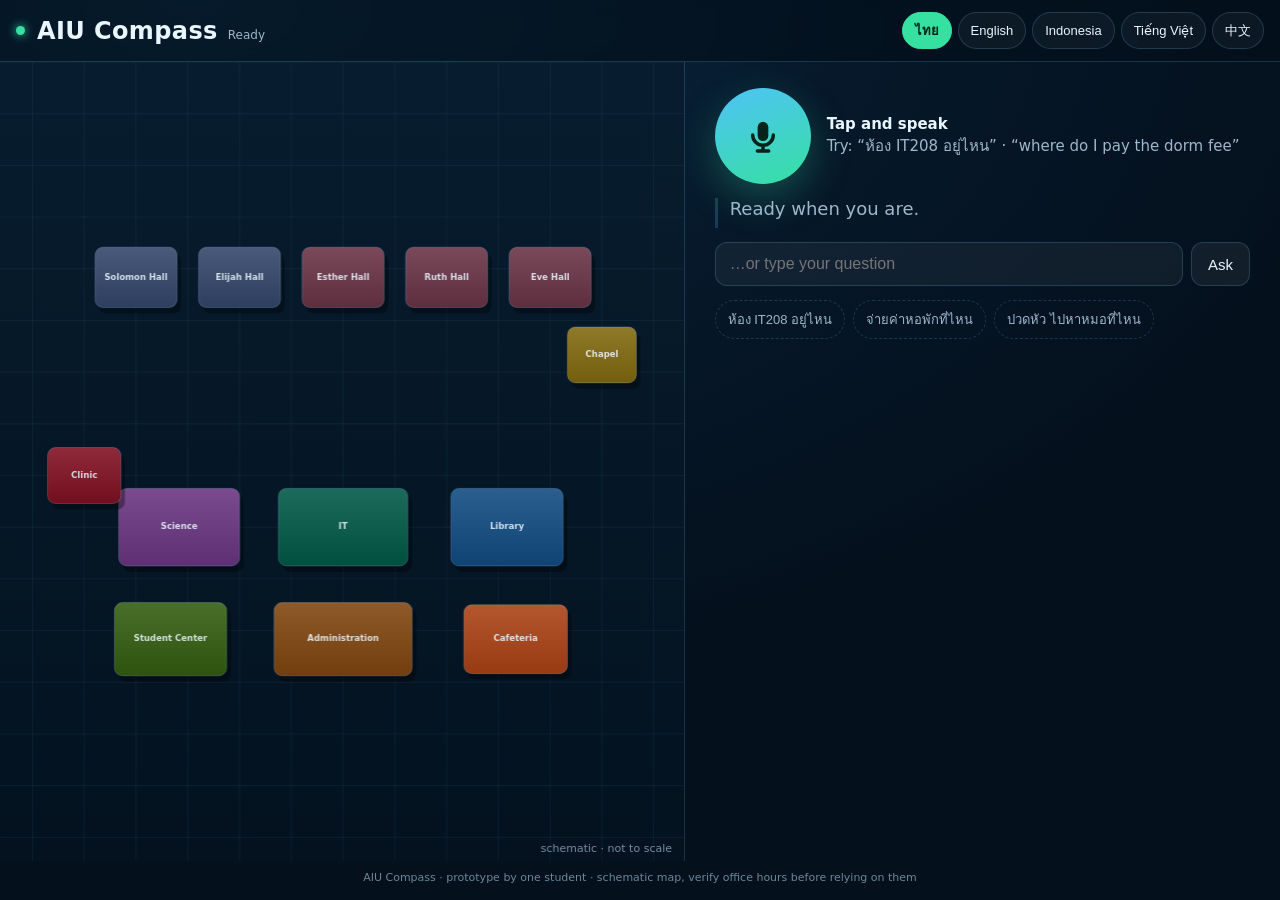
==== index.html @ a5f8ee35 "AIU Compass contest build" ====
<!doctype html>
<html lang="en">
<head>
<meta charset="utf-8" />
<meta name="viewport" content="width=device-width, initial-scale=1, viewport-fit=cover" />
<meta name="theme-color" content="#06182a" />
<title>AIU Compass — multilingual campus concierge</title>
<link rel="stylesheet" href="styles.css" />
<link rel="manifest" href="manifest.webmanifest" />
</head>
<body>

<header>
  <div class="dot" id="dot"></div>
  <div class="brand"><b>AIU Compass</b><span id="status">Loading…</span></div>
  <div class="chips" id="chips"></div>
</header>

<main>
  <section id="stage">
    <canvas id="map" aria-label="Schematic campus map"></canvas>
    <div class="offlineBar" id="offlineBar">Offline pack · cached answers only</div>
  </section>

  <section id="panel">
    <div class="micRow">
      <button class="mic" id="mic" aria-label="Tap to speak">
        <svg viewBox="0 0 24 24" width="40" height="40" aria-hidden="true" fill="none" stroke="#04231a" stroke-width="2.1" stroke-linecap="round">
          <path d="M12 3.5a3.2 3.2 0 0 1 3.2 3.2v5.1a3.2 3.2 0 1 1-6.4 0V6.7A3.2 3.2 0 0 1 12 3.5Z" fill="#04231a" stroke="none"/>
          <path d="M5.8 11.4a6.2 6.2 0 0 0 12.4 0M12 17.6V21M8.6 21h6.8"/>
        </svg>
      </button>
      <div class="hint">
        <b>Tap and speak</b><br />
        Try: “ห้อง IT208 อยู่ไหน” · “where do I pay the dorm fee”
      </div>
    </div>

    <div class="transcript" id="transcript">Ready when you are.</div>

    <div class="typed">
      <input id="typedInput" type="text" inputmode="text" autocomplete="off"
             placeholder="…or type your question" />
      <button id="askBtn" type="button">Ask</button>
    </div>

    <div class="suggestions" id="suggestions"></div>

    <div class="answer" id="answer">
      <div class="lang" id="answerLang">Answer</div>
      <div class="main" id="answerMain"></div>
      <div class="secondary" id="answerSecondary"></div>
      <div class="note" id="answerNote"></div>
      <div class="actions">
        <button class="showMe" id="showMe" type="button">Show me on the map</button>
        <button class="ghost" id="speakBtn" type="button">🔊 Replay</button>
      </div>
    </div>
  </section>
</main>

<footer>
  AIU Compass · prototype by one student · schematic map, verify office hours before relying on them
</footer>

<script src="config.js"></script>
<script type="module" src="js/app.js"></script>
</body>
</html>
---- styles.css ----
/* AIU Compass - kiosk UI. Mobile first, big type, readable at 3 metres. */

:root {
  --bg: #06182a;
  --bg2: #0b2740;
  --panel: rgba(12, 40, 64, 0.92);
  --line: rgba(120, 220, 255, 0.18);
  --text: #eaf6ff;
  --muted: #9db8cc;
  --accent: #35e0a1;
  --accent2: #4fc3f7;
  --warn: #ffb74d;
  --radius: 18px;
}

* { box-sizing: border-box; -webkit-tap-highlight-color: transparent; }

html, body {
  margin: 0;
  height: 100%;
  background: radial-gradient(1200px 700px at 15% 0%, #0d3350 0%, var(--bg) 55%, #04101c 100%);
  color: var(--text);
  font-family: "Segoe UI", system-ui, -apple-system, "Noto Sans Thai", sans-serif;
  overscroll-behavior: none;
}

body { display: flex; flex-direction: column; min-height: 100vh; }

header {
  display: flex;
  align-items: center;
  gap: 12px;
  padding: 12px 16px;
  border-bottom: 1px solid var(--line);
  background: rgba(4, 16, 28, 0.7);
  backdrop-filter: blur(8px);
  position: sticky;
  top: 0;
  z-index: 20;
}

.brand { display: flex; align-items: baseline; gap: 10px; min-width: 0; }
.brand b { font-size: 20px; letter-spacing: 0.4px; white-space: nowrap; }
.brand span { color: var(--muted); font-size: 12px; white-space: nowrap; }

.chips { display: flex; gap: 6px; margin-left: auto; flex-wrap: wrap; }

@media (max-width: 700px) {
  header { flex-wrap: wrap; row-gap: 8px; padding: 10px 12px; }
  .brand { width: 100%; }
  .brand b { font-size: 18px; }
  .chips {
    margin-left: 0;
    width: 100%;
    flex-wrap: nowrap;
    overflow-x: auto;
    scrollbar-width: none;
    -webkit-overflow-scrolling: touch;
  }
  .chips::-webkit-scrollbar { display: none; }
  .chip { flex: 0 0 auto; padding: 6px 11px; font-size: 12px; }
}

.chip {
  border: 1px solid var(--line);
  background: rgba(255, 255, 255, 0.04);
  color: var(--text);
  border-radius: 999px;
  padding: 7px 12px;
  font-size: 13px;
  cursor: pointer;
  transition: 120ms ease;
}
.chip[aria-pressed="true"] { background: var(--accent); color: #04231a; border-color: var(--accent); font-weight: 700; }

.dot { width: 9px; height: 9px; border-radius: 50%; background: var(--accent); box-shadow: 0 0 10px var(--accent); }
.dot.off { background: var(--warn); box-shadow: 0 0 10px var(--warn); }

main { flex: 1; display: grid; grid-template-rows: 42vh 1fr; gap: 0; min-height: 0; }

#stage { position: relative; overflow: hidden; border-bottom: 1px solid var(--line); }
#map { width: 100%; height: 100%; display: block; touch-action: none; }

#panel { padding: 18px 16px 28px; display: flex; flex-direction: column; gap: 14px; overflow-y: auto; }

.micRow { display: flex; align-items: center; gap: 16px; }

.mic {
  width: 96px; height: 96px; border-radius: 50%;
  border: none;
  background: linear-gradient(160deg, var(--accent2), var(--accent));
  color: #04231a;
  font-size: 34px;
  display: grid; place-items: center;
  cursor: pointer;
  box-shadow: 0 14px 40px rgba(53, 224, 161, 0.28);
  transition: transform 120ms ease, box-shadow 120ms ease;
  flex: none;
}
.mic:active, .mic.listening { transform: scale(0.94); box-shadow: 0 0 0 14px rgba(53, 224, 161, 0.14); }
.mic:disabled { filter: grayscale(0.6); cursor: wait; }

.hint { color: var(--muted); font-size: 15px; line-height: 1.45; }
.hint b { color: var(--text); }

.transcript {
  min-height: 30px;
  font-size: 18px;
  color: var(--muted);
  border-left: 3px solid var(--line);
  padding-left: 12px;
}
.transcript.live { color: var(--accent2); }

.typed { display: flex; gap: 8px; }
.typed input {
  flex: 1;
  background: rgba(255, 255, 255, 0.05);
  border: 1px solid var(--line);
  border-radius: 12px;
  padding: 12px 14px;
  color: var(--text);
  font-size: 16px;
  outline: none;
}
.typed input:focus { border-color: var(--accent2); }
.typed button, .ghost {
  border: 1px solid var(--line);
  background: rgba(255, 255, 255, 0.06);
  color: var(--text);
  border-radius: 12px;
  padding: 12px 16px;
  font-size: 15px;
  cursor: pointer;
}

.suggestions { display: flex; gap: 8px; flex-wrap: wrap; }
.suggestions button {
  border: 1px dashed var(--line);
  background: transparent;
  color: var(--muted);
  border-radius: 999px;
  padding: 8px 12px;
  font-size: 13px;
  cursor: pointer;
}
.suggestions button:hover { color: var(--text); border-color: var(--accent2); }

.answer {
  background: var(--panel);
  border: 1px solid var(--line);
  border-radius: var(--radius);
  padding: 18px;
  display: none;
  animation: pop 180ms ease;
}
.answer.show { display: block; }
@keyframes pop { from { opacity: 0; transform: translateY(6px); } to { opacity: 1; transform: none; } }

.answer .lang { font-size: 12px; letter-spacing: 1.4px; text-transform: uppercase; color: var(--accent); }
.answer .main { font-size: 24px; line-height: 1.35; margin: 8px 0 10px; font-weight: 600; }
.answer .secondary { font-size: 15px; color: var(--muted); line-height: 1.4; }
.answer .note { font-size: 12px; color: var(--warn); margin-top: 8px; display: none; }
.answer .note.show { display: block; }

.answer .actions { display: flex; gap: 10px; align-items: center; margin-top: 14px; flex-wrap: wrap; }
.pill {
  border-radius: 999px; padding: 8px 14px; font-size: 14px;
  background: rgba(79, 195, 247, 0.14); border: 1px solid rgba(79, 195, 247, 0.4); color: var(--accent2);
}
.showMe {
  background: var(--accent); color: #04231a; border: none; border-radius: 999px;
  padding: 10px 18px; font-weight: 700; font-size: 15px; cursor: pointer;
}

footer { padding: 10px 16px 16px; color: #6c8798; font-size: 11px; text-align: center; }

.offlineBar {
  position: absolute; left: 12px; top: 12px;
  background: rgba(255, 183, 77, 0.16);
  border: 1px solid rgba(255, 183, 77, 0.5);
  color: var(--warn);
  font-size: 12px; padding: 6px 10px; border-radius: 999px;
  display: none;
}
.offlineBar.show { display: block; }

@media (min-width: 860px) {
  main { grid-template-rows: none; grid-template-columns: 1.15fr 1fr; }
  #stage { border-bottom: none; border-right: 1px solid var(--line); height: 100%; }
  #panel { padding: 26px 30px; }
  .answer .main { font-size: 28px; }
  .brand b { font-size: 24px; }
}

@media print { body { background: #fff; color: #000; } }
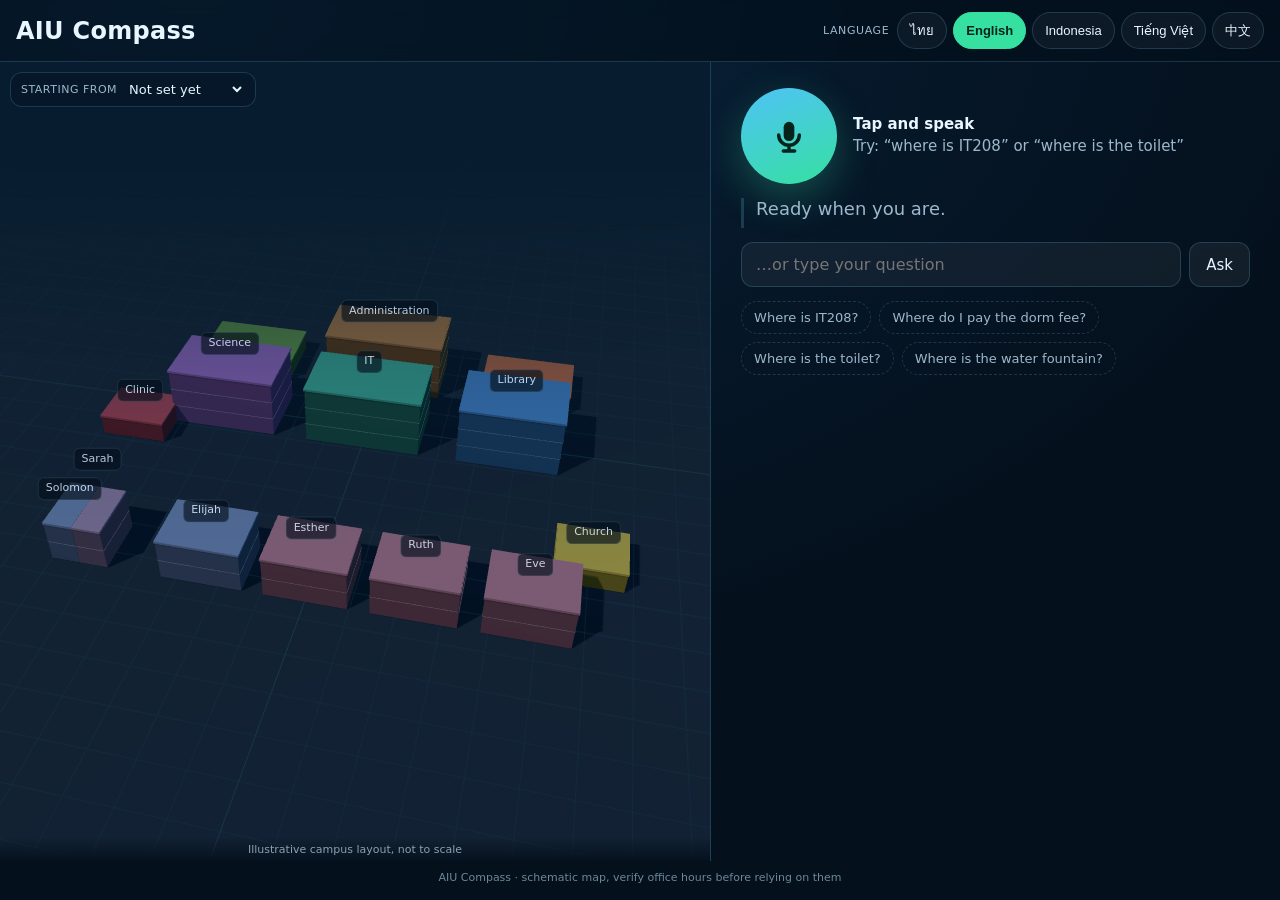
==== commit 9fd62fc9: "AIU Compass build 2026-11-26T15:57:27.531Z" ====
--- a/index.html
+++ b/index.html
@@ -1,5 +1,5 @@
 <!doctype html>
-<html lang="en">
+<html lang="th">
 <head>
 <meta charset="utf-8" />
 <meta name="viewport" content="width=device-width, initial-scale=1, viewport-fit=cover" />
@@ -11,15 +11,23 @@
 <body>
 
 <header>
-  <div class="dot" id="dot"></div>
-  <div class="brand"><b>AIU Compass</b><span id="status">Loading…</span></div>
-  <div class="chips" id="chips"></div>
+  <div class="brand"><b>AIU Compass</b></div>
+  <div class="langbar">
+    <span class="langlabel" id="langLabel">ภาษา</span>
+    <div class="chips" id="chips" role="group" aria-labelledby="langLabel"></div>
+  </div>
 </header>
 
 <main>
   <section id="stage">
-    <canvas id="map" aria-label="Schematic campus map"></canvas>
-    <div class="offlineBar" id="offlineBar">Offline pack · cached answers only</div>
+    <canvas id="map" aria-label="Campus map"></canvas>
+    <div class="origin" id="originBox">
+      <label for="fromSel" id="fromLabel">Starting from</label>
+      <select id="fromSel"></select>
+    </div>
+    <div class="routeNote" id="routeNote"></div>
+    <div class="stageNote" id="stageNote"></div>
+    <div class="offlineBar" id="offlineBar"></div>
   </section>
 
   <section id="panel">
@@ -31,17 +39,17 @@
         </svg>
       </button>
       <div class="hint">
-        <b>Tap and speak</b><br />
-        Try: “ห้อง IT208 อยู่ไหน” · “where do I pay the dorm fee”
+        <b id="hintTitle">แตะแล้วพูด</b><br />
+        <span id="hintTry">ลองพูดว่า “ห้อง IT208 อยู่ไหน”</span>
       </div>
     </div>
 
-    <div class="transcript" id="transcript">Ready when you are.</div>
+    <div class="transcript" id="transcript"></div>
 
     <div class="typed">
       <input id="typedInput" type="text" inputmode="text" autocomplete="off"
-             placeholder="…or type your question" />
-      <button id="askBtn" type="button">Ask</button>
+             placeholder="…หรือพิมพ์คำถาม" />
+      <button id="askBtn" type="button">ถาม</button>
     </div>
 
     <div class="suggestions" id="suggestions"></div>
@@ -51,17 +59,16 @@
       <div class="main" id="answerMain"></div>
       <div class="secondary" id="answerSecondary"></div>
       <div class="note" id="answerNote"></div>
+      <div class="note voice" id="voiceNote"></div>
       <div class="actions">
         <button class="showMe" id="showMe" type="button">Show me on the map</button>
-        <button class="ghost" id="speakBtn" type="button">🔊 Replay</button>
+        <button class="ghost" id="speakBtn" type="button">Replay</button>
       </div>
     </div>
   </section>
 </main>
 
-<footer>
-  AIU Compass · prototype by one student · schematic map, verify office hours before relying on them
-</footer>
+<footer id="footer"></footer>
 
 <script src="config.js"></script>
 <script type="module" src="js/app.js"></script>
--- a/styles.css
+++ b/styles.css
@@ -24,41 +24,48 @@
   overscroll-behavior: none;
 }
 
-body { display: flex; flex-direction: column; min-height: 100vh; }
-
+body { display: flex; flex-direction: column; height: 100%; overflow: hidden; }
+
+/* ---------------------------------------------------------------- header */
 header {
   display: flex;
   align-items: center;
-  gap: 12px;
+  gap: 14px;
   padding: 12px 16px;
   border-bottom: 1px solid var(--line);
-  background: rgba(4, 16, 28, 0.7);
-  backdrop-filter: blur(8px);
+  background: rgba(4, 16, 28, 0.72);
+  backdrop-filter: blur(10px);
   position: sticky;
   top: 0;
   z-index: 20;
 }
 
 .brand { display: flex; align-items: baseline; gap: 10px; min-width: 0; }
-.brand b { font-size: 20px; letter-spacing: 0.4px; white-space: nowrap; }
-.brand span { color: var(--muted); font-size: 12px; white-space: nowrap; }
-
-.chips { display: flex; gap: 6px; margin-left: auto; flex-wrap: wrap; }
+.brand b { font-size: 20px; letter-spacing: 0.3px; white-space: nowrap; }
+
+/* The language group is labelled, so the chips read as "choose a language",
+   not as decoration. */
+.langbar { display: flex; align-items: center; gap: 8px; margin-left: auto; min-width: 0; }
+.langlabel {
+  font-size: 11px;
+  letter-spacing: 0.6px;
+  text-transform: uppercase;
+  color: var(--muted);
+  white-space: nowrap;
+}
+.chips { display: flex; gap: 6px; flex-wrap: wrap; }
 
 @media (max-width: 700px) {
   header { flex-wrap: wrap; row-gap: 8px; padding: 10px 12px; }
   .brand { width: 100%; }
   .brand b { font-size: 18px; }
-  .chips {
-    margin-left: 0;
-    width: 100%;
-    flex-wrap: nowrap;
-    overflow-x: auto;
-    scrollbar-width: none;
-    -webkit-overflow-scrolling: touch;
-  }
-  .chips::-webkit-scrollbar { display: none; }
-  .chip { flex: 0 0 auto; padding: 6px 11px; font-size: 12px; }
+  .langbar { margin-left: 0; width: 100%; }
+  .chips { width: 100%; flex-wrap: wrap; gap: 5px; }
+  .chip { padding: 6px 10px; font-size: 12px; }
+}
+
+@media (max-width: 380px) {
+  .chip { padding: 5px 8px; font-size: 11px; }
 }
 
 .chip {
@@ -71,17 +78,142 @@
   cursor: pointer;
   transition: 120ms ease;
 }
+.chip:hover { border-color: rgba(120, 220, 255, 0.45); }
 .chip[aria-pressed="true"] { background: var(--accent); color: #04231a; border-color: var(--accent); font-weight: 700; }
-
-.dot { width: 9px; height: 9px; border-radius: 50%; background: var(--accent); box-shadow: 0 0 10px var(--accent); }
-.dot.off { background: var(--warn); box-shadow: 0 0 10px var(--warn); }
-
-main { flex: 1; display: grid; grid-template-rows: 42vh 1fr; gap: 0; min-height: 0; }
-
-#stage { position: relative; overflow: hidden; border-bottom: 1px solid var(--line); }
+.chip:focus-visible, .typed input:focus-visible, .typed button:focus-visible,
+.suggestions button:focus-visible, .showMe:focus-visible, .ghost:focus-visible,
+.origin select:focus-visible { outline: 2px solid var(--accent2); outline-offset: 2px; }
+
+main { flex: 1; display: grid; grid-template-rows: 44vh 1fr; gap: 0; min-height: 0; overflow: hidden; }
+
+/* While an answer is on screen the map gives up height on a phone, so the answer
+   and both of its buttons fit without the visitor having to hunt for them. */
+body.has-answer main { grid-template-rows: 34vh 1fr; }
+
+/* ---------------------------------------------------------------- stage */
+#stage { position: relative; overflow: hidden; border-bottom: 1px solid var(--line); background: #071d2f; }
 #map { width: 100%; height: 100%; display: block; touch-action: none; }
 
-#panel { padding: 18px 16px 28px; display: flex; flex-direction: column; gap: 14px; overflow-y: auto; }
+/* The "schematic" disclaimer used to be drawn inside the canvas, where it
+   collided with buttons. It lives in the page now, in its own bar. */
+.stageNote {
+  position: absolute;
+  left: 0;
+  right: 0;
+  bottom: 0;
+  padding: 5px 12px;
+  font-size: 11px;
+  color: rgba(190, 214, 230, 0.72);
+  background: linear-gradient(to top, rgba(4, 16, 28, 0.9), rgba(4, 16, 28, 0));
+  pointer-events: none;
+  text-align: center;
+}
+
+/* Walking hint, shown only once the visitor has said where they start. */
+.routeNote {
+  position: absolute;
+  left: 10px;
+  bottom: 30px;
+  max-width: calc(100% - 20px);
+  padding: 6px 12px;
+  border-radius: 999px;
+  background: rgba(6, 40, 32, 0.92);
+  border: 1px solid rgba(53, 224, 161, 0.55);
+  color: #d8fff0;
+  font-size: 12px;
+  font-weight: 600;
+  opacity: 0;
+  transform: translateY(-4px);
+  transition: opacity 160ms ease, transform 160ms ease;
+  pointer-events: none;
+}
+.routeNote.show { opacity: 1; transform: none; }
+
+.origin {
+  position: absolute;
+  top: 10px;
+  left: 10px;
+  display: flex;
+  align-items: center;
+  gap: 8px;
+  background: rgba(6, 24, 42, 0.9);
+  border: 1px solid var(--line);
+  border-radius: 12px;
+  padding: 6px 10px;
+  backdrop-filter: blur(8px);
+  max-width: calc(100% - 20px);
+}
+.origin label { font-size: 11px; text-transform: uppercase; letter-spacing: 0.5px; color: var(--muted); white-space: nowrap; }
+.origin select {
+  background: transparent;
+  color: var(--text);
+  border: none;
+  font-size: 13px;
+  font-family: inherit;
+  padding: 2px 0;
+  max-width: 190px;
+  cursor: pointer;
+}
+.origin select option { background: #0b2740; color: var(--text); }
+
+.mapLabel {
+  position: absolute;
+  top: 0;
+  left: 0;
+  padding: 5px 10px;
+  border-radius: 8px;
+  background: rgba(6, 24, 42, 0.94);
+  border: 1px solid rgba(53, 224, 161, 0.5);
+  color: var(--text);
+  font-size: 12px;
+  font-weight: 600;
+  white-space: nowrap;
+  pointer-events: none;
+  opacity: 0;
+  transition: opacity 140ms ease;
+}
+.mapLabel.show { opacity: 1; }
+
+.mapHint {
+  position: absolute;
+  inset: 0;
+  display: grid;
+  place-items: center;
+  color: var(--muted);
+  font-size: 13px;
+  pointer-events: none;
+}
+
+/* Name plates sit in the page above the canvas, so text stays crisp and
+   never gets clipped by the WebGL viewport. */
+.mapLabels {
+  position: absolute;
+  inset: 0;
+  pointer-events: none;
+  overflow: hidden;
+}
+.mapPlate {
+  position: absolute;
+  top: 0;
+  left: 0;
+  padding: 2px 7px;
+  border-radius: 6px;
+  background: rgba(4, 16, 28, 0.78);
+  border: 1px solid rgba(150, 220, 255, 0.16);
+  color: #dceeff;
+  font-size: 11px;
+  line-height: 1.5;
+  white-space: nowrap;
+  transition: color 120ms ease, border-color 120ms ease;
+}
+.mapPlate.hot {
+  color: #eafff6;
+  border-color: rgba(53, 224, 161, 0.85);
+  background: rgba(6, 40, 32, 0.94);
+}
+
+/* ---------------------------------------------------------------- panel */
+#panel { padding: 18px 16px 28px; display: flex; flex-direction: column; gap: 14px; overflow-y: auto; min-height: 0; -webkit-overflow-scrolling: touch; }
 
 .micRow { display: flex; align-items: center; gap: 16px; }
 
@@ -121,6 +253,7 @@
   padding: 12px 14px;
   color: var(--text);
   font-size: 16px;
+  font-family: inherit;
   outline: none;
 }
 .typed input:focus { border-color: var(--accent2); }
@@ -131,6 +264,7 @@
   border-radius: 12px;
   padding: 12px 16px;
   font-size: 15px;
+  font-family: inherit;
   cursor: pointer;
 }
 
@@ -142,6 +276,7 @@
   border-radius: 999px;
   padding: 8px 12px;
   font-size: 13px;
+  font-family: inherit;
   cursor: pointer;
 }
 .suggestions button:hover { color: var(--text); border-color: var(--accent2); }
@@ -157,26 +292,25 @@
 .answer.show { display: block; }
 @keyframes pop { from { opacity: 0; transform: translateY(6px); } to { opacity: 1; transform: none; } }
 
-.answer .lang { font-size: 12px; letter-spacing: 1.4px; text-transform: uppercase; color: var(--accent); }
+.answer .lang { font-size: 12px; letter-spacing: 1.2px; text-transform: uppercase; color: var(--accent); }
 .answer .main { font-size: 24px; line-height: 1.35; margin: 8px 0 10px; font-weight: 600; }
 .answer .secondary { font-size: 15px; color: var(--muted); line-height: 1.4; }
 .answer .note { font-size: 12px; color: var(--warn); margin-top: 8px; display: none; }
 .answer .note.show { display: block; }
+.answer .note.voice { color: var(--muted); }
 
 .answer .actions { display: flex; gap: 10px; align-items: center; margin-top: 14px; flex-wrap: wrap; }
-.pill {
-  border-radius: 999px; padding: 8px 14px; font-size: 14px;
-  background: rgba(79, 195, 247, 0.14); border: 1px solid rgba(79, 195, 247, 0.4); color: var(--accent2);
-}
 .showMe {
   background: var(--accent); color: #04231a; border: none; border-radius: 999px;
-  padding: 10px 18px; font-weight: 700; font-size: 15px; cursor: pointer;
-}
+  padding: 10px 18px; font-weight: 700; font-size: 15px; font-family: inherit; cursor: pointer;
+  transition: transform 120ms ease, box-shadow 120ms ease;
+}
+.showMe.used { box-shadow: 0 0 0 6px rgba(53, 224, 161, 0.22); }
 
 footer { padding: 10px 16px 16px; color: #6c8798; font-size: 11px; text-align: center; }
 
 .offlineBar {
-  position: absolute; left: 12px; top: 12px;
+  position: absolute; left: 10px; bottom: 30px;
   background: rgba(255, 183, 77, 0.16);
   border: 1px solid rgba(255, 183, 77, 0.5);
   color: var(--warn);
@@ -185,12 +319,27 @@
 }
 .offlineBar.show { display: block; }
 
+@media (max-width: 859px) {
+  /* Once an answer is on screen the asking controls step aside on a phone.
+     The visitor is reading, not asking, and the answer needs the height. */
+  body.has-answer .micRow,
+  body.has-answer .suggestions { display: none; }
+  body.has-answer .answer .main { font-size: 20px; }
+  body.has-answer .answer .secondary { font-size: 14px; }
+}
+
 @media (min-width: 860px) {
-  main { grid-template-rows: none; grid-template-columns: 1.15fr 1fr; }
+  main { grid-template-rows: none; grid-template-columns: 1.25fr 1fr; }
+  body.has-answer main { grid-template-rows: none; grid-template-columns: 1.25fr 1fr; }
   #stage { border-bottom: none; border-right: 1px solid var(--line); height: 100%; }
   #panel { padding: 26px 30px; }
   .answer .main { font-size: 28px; }
   .brand b { font-size: 24px; }
 }
 
+@media (prefers-reduced-motion: reduce) {
+  .answer { animation: none; }
+  .mic, .chip, .mapLabel { transition: none; }
+}
+
 @media print { body { background: #fff; color: #000; } }
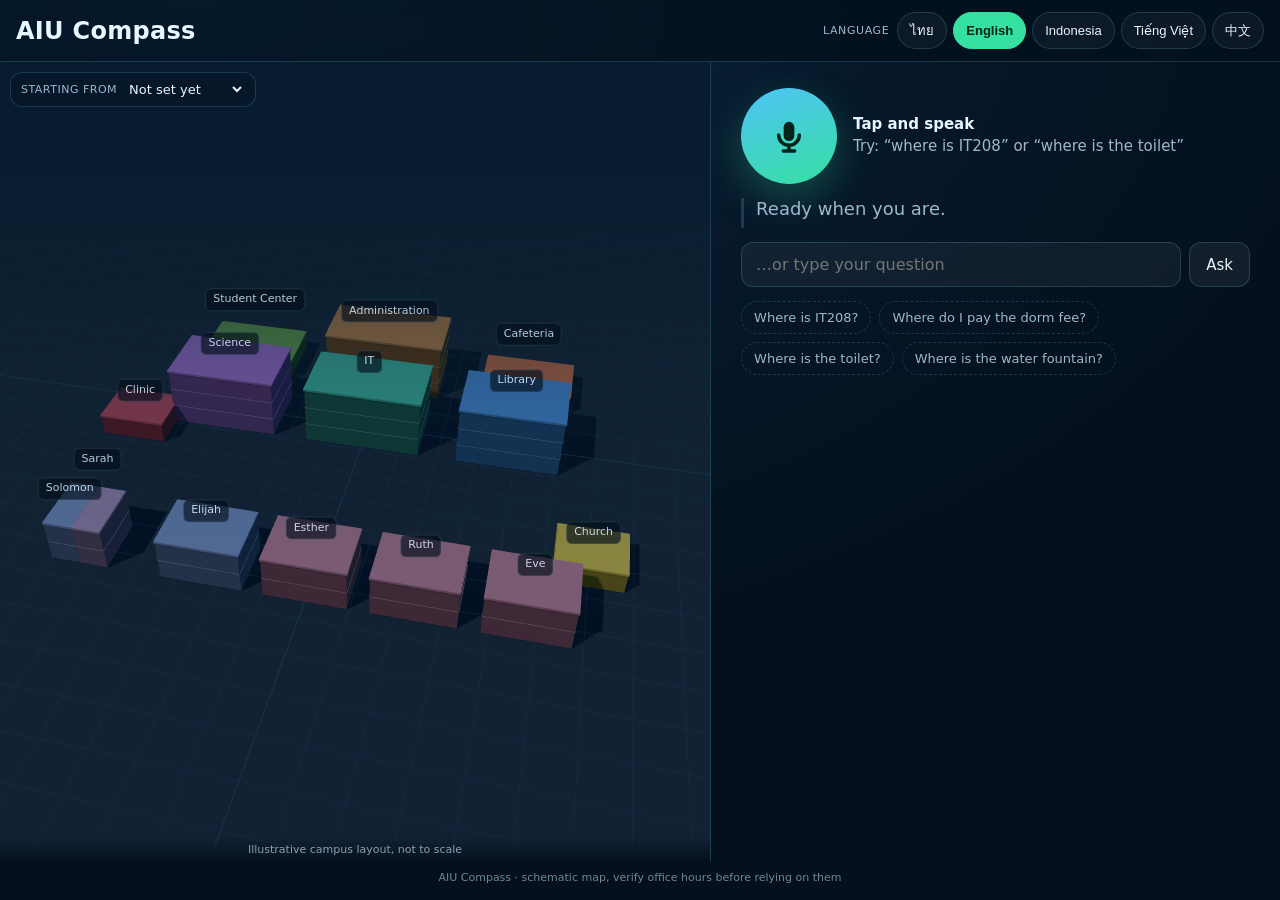
==== commit 0c19d771: "AIU Compass build 2026-11-26T18:52:54.586Z" ====
--- a/index.html
+++ b/index.html
@@ -11,7 +11,7 @@
 <body>
 
 <header>
-  <div class="brand"><b>AIU Compass</b></div>
+  <div class="brand"><h1>AIU Compass</h1></div>
   <div class="langbar">
     <span class="langlabel" id="langLabel">ภาษา</span>
     <div class="chips" id="chips" role="group" aria-labelledby="langLabel"></div>
--- a/styles.css
+++ b/styles.css
@@ -41,7 +41,7 @@
 }
 
 .brand { display: flex; align-items: baseline; gap: 10px; min-width: 0; }
-.brand b { font-size: 20px; letter-spacing: 0.3px; white-space: nowrap; }
+.brand h1 { margin: 0; font-size: 20px; font-weight: 700; letter-spacing: 0.3px; white-space: nowrap; }
 
 /* The language group is labelled, so the chips read as "choose a language",
    not as decoration. */
@@ -58,8 +58,11 @@
 @media (max-width: 700px) {
   header { flex-wrap: wrap; row-gap: 8px; padding: 10px 12px; }
   .brand { width: 100%; }
-  .brand b { font-size: 18px; }
-  .langbar { margin-left: 0; width: 100%; }
+  .brand h1 { font-size: 18px; }
+  .langbar { margin-left: 0; width: 100%; align-items: flex-start; }
+  /* With two rows of chips, a vertically centred label lands in the gap and
+     reads as if it belongs to neither row. Pin it to the first row. */
+  .langlabel { padding-top: 7px; }
   .chips { width: 100%; flex-wrap: wrap; gap: 5px; }
   .chip { padding: 6px 10px; font-size: 12px; }
 }
@@ -232,6 +235,10 @@
 .mic:active, .mic.listening { transform: scale(0.94); box-shadow: 0 0 0 14px rgba(53, 224, 161, 0.14); }
 .mic:disabled { filter: grayscale(0.6); cursor: wait; }
 
+/* A Replay button with no voice for the language is disabled, so it reads as
+   unavailable instead of looking live and doing nothing. */
+.ghost:disabled { opacity: 0.45; cursor: not-allowed; }
+
 .hint { color: var(--muted); font-size: 15px; line-height: 1.45; }
 .hint b { color: var(--text); }
 
@@ -320,10 +327,11 @@
 .offlineBar.show { display: block; }
 
 @media (max-width: 859px) {
-  /* Once an answer is on screen the asking controls step aside on a phone.
-     The visitor is reading, not asking, and the answer needs the height. */
-  body.has-answer .micRow,
+  /* Only the suggestion chips step aside for an answer. The mic row stays:
+     hiding it removed the voice follow-up entirely after the first question,
+     which is the feature the demo is built around. */
   body.has-answer .suggestions { display: none; }
+  body.has-answer main { grid-template-rows: 28vh 1fr; }
   body.has-answer .answer .main { font-size: 20px; }
   body.has-answer .answer .secondary { font-size: 14px; }
 }
@@ -334,7 +342,7 @@
   #stage { border-bottom: none; border-right: 1px solid var(--line); height: 100%; }
   #panel { padding: 26px 30px; }
   .answer .main { font-size: 28px; }
-  .brand b { font-size: 24px; }
+  .brand h1 { font-size: 24px; }
 }
 
 @media (prefers-reduced-motion: reduce) {
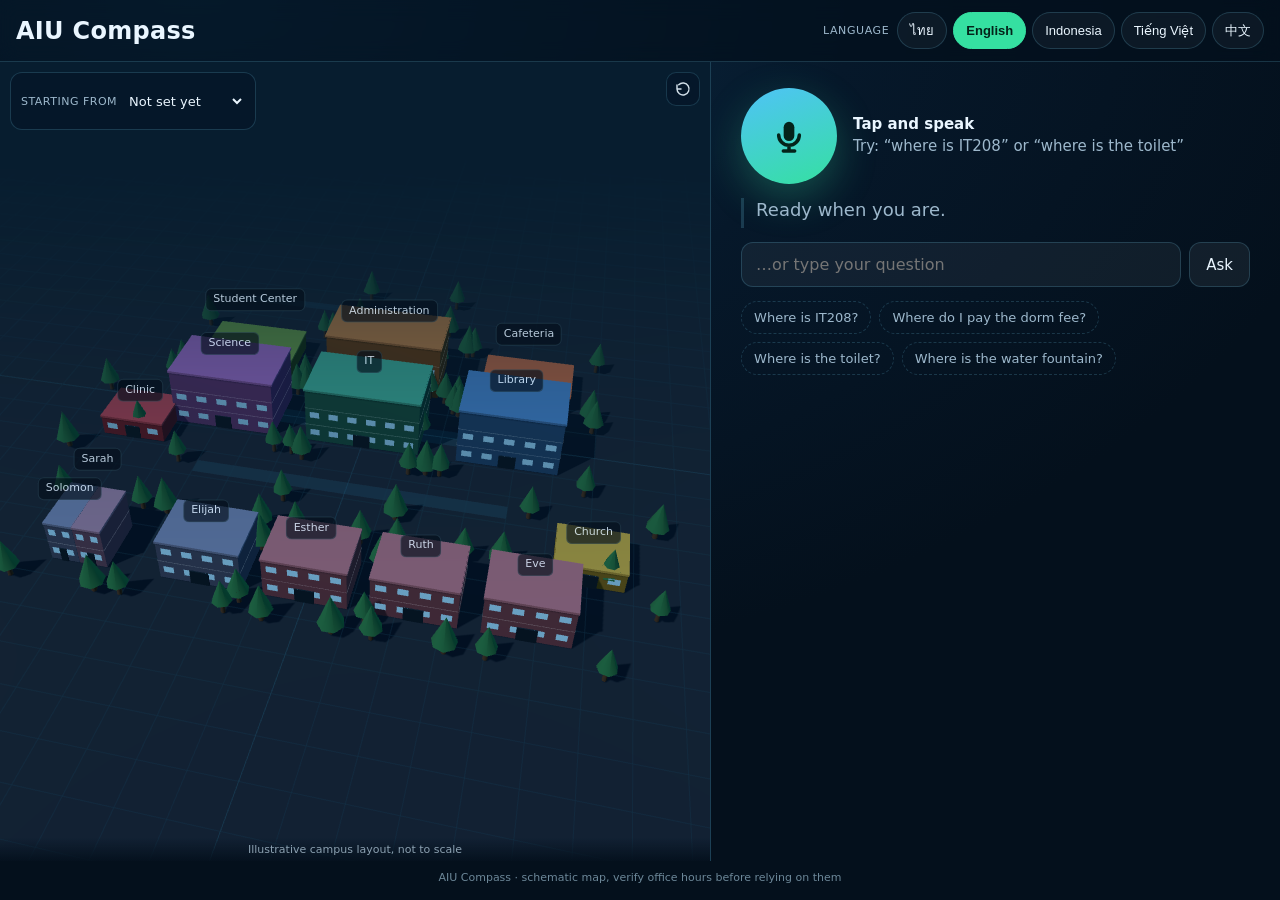
==== commit 9676bb07: "AIU Compass build 2026-11-26T22:26:18.235Z" ====
--- a/index.html
+++ b/index.html
@@ -25,6 +25,11 @@
       <label for="fromSel" id="fromLabel">Starting from</label>
       <select id="fromSel"></select>
     </div>
+    <button class="mapReset" id="mapReset" type="button" aria-label="Reset map view">
+      <svg viewBox="0 0 24 24" width="16" height="16" aria-hidden="true" fill="none" stroke="currentColor" stroke-width="2.2" stroke-linecap="round">
+        <path d="M3 12a9 9 0 1 0 2.6-6.4M3 12V6m0 6h6"/>
+      </svg>
+    </button>
     <div class="routeNote" id="routeNote"></div>
     <div class="stageNote" id="stageNote"></div>
     <div class="offlineBar" id="offlineBar"></div>
--- a/styles.css
+++ b/styles.css
@@ -154,10 +154,34 @@
   font-size: 13px;
   font-family: inherit;
   padding: 2px 0;
+  /* The select measured 23px tall on a phone, under the 44px tap-target floor. */
+  min-height: 44px;
   max-width: 190px;
   cursor: pointer;
 }
 .origin select option { background: #0b2740; color: var(--text); }
+
+/* After dragging or zooming there was no way back to the opening framing.
+   A single reset button is cheaper than a zoom widget: wheel and pinch already
+   zoom, so only "put it back" was missing. */
+.mapReset {
+  position: absolute;
+  top: 10px;
+  right: 10px;
+  width: 34px;
+  height: 34px;
+  display: grid;
+  place-items: center;
+  border-radius: 10px;
+  background: rgba(6, 24, 42, 0.9);
+  border: 1px solid var(--line);
+  color: var(--text);
+  cursor: pointer;
+  backdrop-filter: blur(8px);
+  opacity: 0.9;
+}
+.mapReset:focus-visible { outline: 2px solid var(--accent2); outline-offset: 2px; }
+.mapReset:active { transform: scale(0.94); }
 
 .mapLabel {
   position: absolute;
@@ -248,6 +272,13 @@
   color: var(--muted);
   border-left: 3px solid var(--line);
   padding-left: 12px;
+  max-height: 5.4em;
+  overflow-y: auto;
+  overflow-wrap: anywhere;
+  line-height: 1.35;
+  /* Without this the panel's flex layout shrank the strip back to 30px and the
+     text scrolled invisibly instead of using its max-height. */
+  flex: none;
 }
 .transcript.live { color: var(--accent2); }
 
@@ -264,6 +295,12 @@
   outline: none;
 }
 .typed input:focus { border-color: var(--accent2); }
+/* An empty submit shows its hint on the field, where the visitor is looking. */
+.typed input.need-input {
+  border-color: var(--warn);
+  background: rgba(255, 183, 77, 0.08);
+}
+.typed input.need-input::placeholder { color: var(--warn); opacity: 1; }
 .typed button, .ghost {
   border: 1px solid var(--line);
   background: rgba(255, 255, 255, 0.06);
@@ -327,6 +364,25 @@
 .offlineBar.show { display: block; }
 
 @media (max-width: 859px) {
+  /* The suggestion row used to end 2px below the panel edge, so the last chip
+     looked cut off. A slightly tighter panel makes the whole set fit. */
+  #panel { gap: 12px; }
+  /* The map is short once an answer is open, and every pixel of it is a label
+     row. The control shrinks to just the place name so it stops eating rows;
+     the full "Starting from" wording returns as soon as the answer is closed.
+     The label is visually hidden rather than display:none, so the select keeps
+     its accessible name for screen readers. */
+  body.has-answer .origin label {
+    position: absolute;
+    width: 1px; height: 1px;
+    padding: 0; margin: -1px;
+    overflow: hidden;
+    clip: rect(0 0 0 0);
+    white-space: nowrap;
+    border: 0;
+  }
+  body.has-answer .origin { padding: 2px 8px; max-width: 150px; }
+  body.has-answer .origin select { min-height: 34px; max-width: 132px; font-size: 12px; }
   /* Only the suggestion chips step aside for an answer. The mic row stays:
      hiding it removed the voice follow-up entirely after the first question,
      which is the feature the demo is built around. */
@@ -334,6 +390,25 @@
   body.has-answer main { grid-template-rows: 28vh 1fr; }
   body.has-answer .answer .main { font-size: 20px; }
   body.has-answer .answer .secondary { font-size: 14px; }
+
+  /* The panel scrolls the answer into view, which pushed the full-size mic row
+     off the top and behind the map: measured 0% of the button visible after one
+     answer. A compact sticky row keeps voice reachable at any scroll position. */
+  body.has-answer .micRow {
+    position: sticky;
+    top: 0;
+    z-index: 3;
+    gap: 10px;
+    margin: -8px -16px 0;
+    padding: 8px 16px;
+    background: linear-gradient(to bottom, rgba(6, 24, 42, 0.98), rgba(6, 24, 42, 0.86));
+    border-bottom: 1px solid var(--line);
+  }
+  body.has-answer .mic { width: 44px; height: 44px; box-shadow: 0 6px 18px rgba(53, 224, 161, 0.22); }
+  body.has-answer .mic svg { width: 22px; height: 22px; }
+  body.has-answer .hint { font-size: 13px; line-height: 1.3; }
+  body.has-answer .hint br,
+  body.has-answer .hint #hintTry { display: none; }
 }
 
 @media (min-width: 860px) {
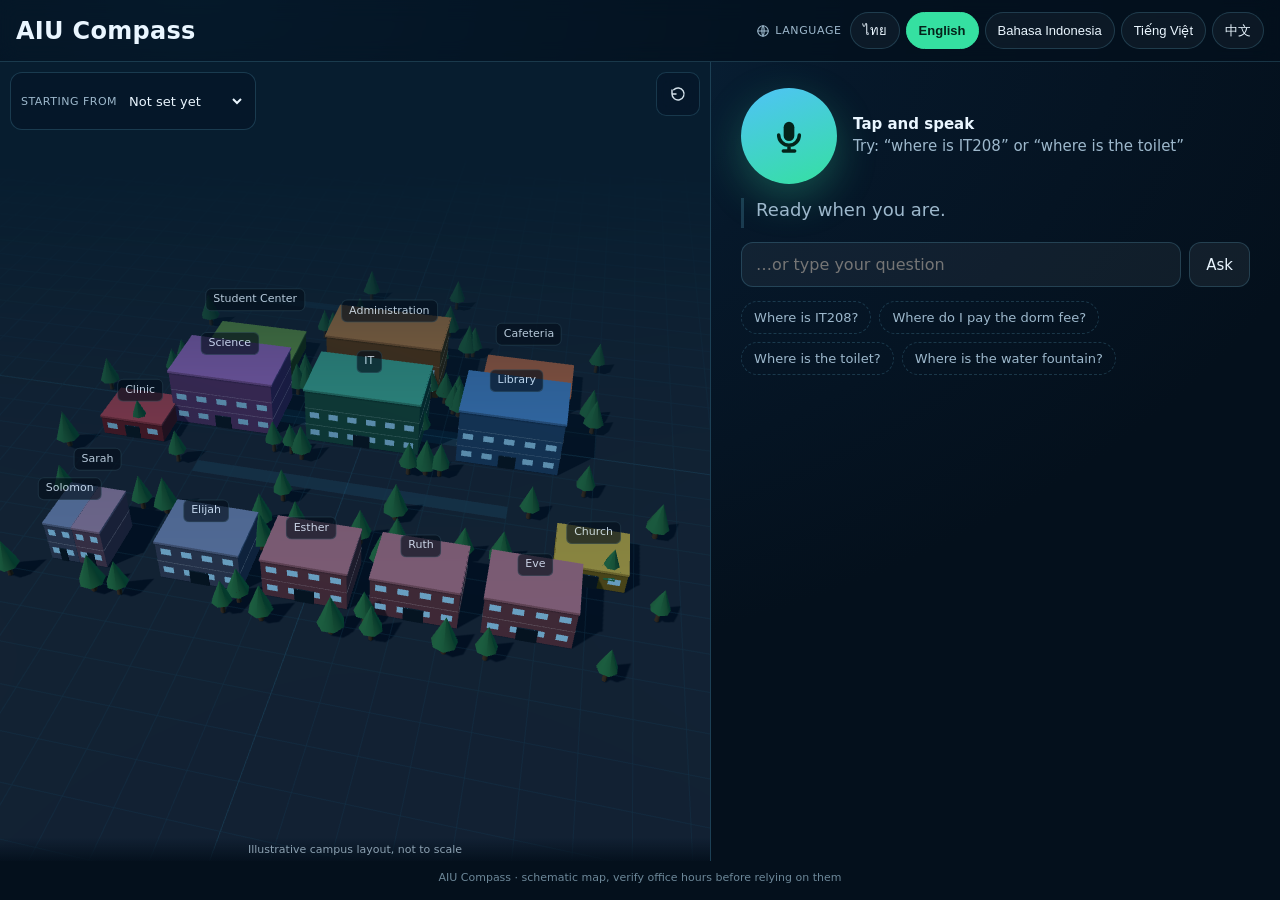
==== commit 189797aa: "AIU Compass build 2026-11-27T00:43:28.589Z" ====
--- a/index.html
+++ b/index.html
@@ -13,7 +13,12 @@
 <header>
   <div class="brand"><h1>AIU Compass</h1></div>
   <div class="langbar">
-    <span class="langlabel" id="langLabel">ภาษา</span>
+    <span class="langlabel" id="langLabel">
+      <svg viewBox="0 0 24 24" width="14" height="14" aria-hidden="true" fill="none" stroke="currentColor" stroke-width="1.9" stroke-linecap="round">
+        <circle cx="12" cy="12" r="9"/><path d="M3 12h18M12 3c2.6 3 2.6 15 0 18M12 3c-2.6 3-2.6 15 0 18"/>
+      </svg>
+      <span id="langLabelText">ภาษา</span>
+    </span>
     <div class="chips" id="chips" role="group" aria-labelledby="langLabel"></div>
   </div>
 </header>
--- a/styles.css
+++ b/styles.css
@@ -52,6 +52,17 @@
   text-transform: uppercase;
   color: var(--muted);
   white-space: nowrap;
+  display: inline-flex;
+  align-items: center;
+  gap: 5px;
+}
+/* A short line under the chips, only until the visitor picks a language: the
+   chips used to look like decoration, so nothing promised they change the
+   whole page. */
+.langhint {
+  font-size: 11px;
+  color: var(--muted);
+  opacity: 0.85;
 }
 .chips { display: flex; gap: 6px; flex-wrap: wrap; }
 
@@ -64,7 +75,9 @@
      reads as if it belongs to neither row. Pin it to the first row. */
   .langlabel { padding-top: 7px; }
   .chips { width: 100%; flex-wrap: wrap; gap: 5px; }
-  .chip { padding: 6px 10px; font-size: 12px; }
+  /* Chips measured 32-33px tall, under the 44px floor this app uses elsewhere.
+     min-height grows the hit area without changing the visual weight. */
+  .chip { padding: 6px 10px; font-size: 12px; min-height: 44px; display: inline-flex; align-items: center; }
 }
 
 @media (max-width: 380px) {
@@ -156,6 +169,9 @@
   padding: 2px 0;
   /* The select measured 23px tall on a phone, under the 44px tap-target floor. */
   min-height: 44px;
+  /* A flex item with no basis was squeezed to 20px on first paint, before the
+     option text laid out, so the current choice was unreadable. */
+  min-width: 96px;
   max-width: 190px;
   cursor: pointer;
 }
@@ -168,8 +184,8 @@
   position: absolute;
   top: 10px;
   right: 10px;
-  width: 34px;
-  height: 34px;
+  width: 44px;
+  height: 44px;
   display: grid;
   place-items: center;
   border-radius: 10px;
@@ -223,6 +239,14 @@
   position: absolute;
   top: 0;
   left: 0;
+  /* A plate is nudged off its roof to avoid overlaps, so the block behind it is
+     often a different building. Tapping the plate must therefore answer for the
+     building it names; pointer-events:none made the click fall through to
+     whatever geometry happened to be there. */
+  pointer-events: auto;
+  cursor: pointer;
+  appearance: none;
+  font-family: inherit;
   padding: 2px 7px;
   border-radius: 6px;
   background: rgba(4, 16, 28, 0.78);
@@ -233,6 +257,7 @@
   white-space: nowrap;
   transition: color 120ms ease, border-color 120ms ease;
 }
+.mapPlate:focus-visible { outline: 2px solid var(--accent2); outline-offset: 2px; }
 .mapPlate.hot {
   color: #eafff6;
   border-color: rgba(53, 224, 161, 0.85);
@@ -240,7 +265,9 @@
 }
 
 /* ---------------------------------------------------------------- panel */
-#panel { padding: 18px 16px 28px; display: flex; flex-direction: column; gap: 14px; overflow-y: auto; min-height: 0; -webkit-overflow-scrolling: touch; }
+/* scroll-padding keeps scrollIntoView() from parking content under the sticky
+   mic row on a phone. */
+#panel { padding: 18px 16px 28px; display: flex; flex-direction: column; gap: 14px; overflow-y: auto; min-height: 0; -webkit-overflow-scrolling: touch; scroll-padding-top: 64px; }
 
 .micRow { display: flex; align-items: center; gap: 16px; }
 
@@ -336,7 +363,11 @@
 .answer.show { display: block; }
 @keyframes pop { from { opacity: 0; transform: translateY(6px); } to { opacity: 1; transform: none; } }
 
-.answer .lang { font-size: 12px; letter-spacing: 1.2px; text-transform: uppercase; color: var(--accent); }
+/* uppercase + letter-spacing is Latin typography. On Thai it breaks the
+   tone-mark stack apart and implies a case the script does not have, so the
+   styling is applied only when the tag is Latin. */
+.answer .lang { font-size: 12px; color: var(--accent); }
+.answer .lang.latin { letter-spacing: 1.2px; text-transform: uppercase; }
 .answer .main { font-size: 24px; line-height: 1.35; margin: 8px 0 10px; font-weight: 600; }
 .answer .secondary { font-size: 15px; color: var(--muted); line-height: 1.4; }
 .answer .note { font-size: 12px; color: var(--warn); margin-top: 8px; display: none; }
@@ -382,7 +413,7 @@
     border: 0;
   }
   body.has-answer .origin { padding: 2px 8px; max-width: 150px; }
-  body.has-answer .origin select { min-height: 34px; max-width: 132px; font-size: 12px; }
+  body.has-answer .origin select { min-height: 44px; max-width: 132px; font-size: 12px; }
   /* Only the suggestion chips step aside for an answer. The mic row stays:
      hiding it removed the voice follow-up entirely after the first question,
      which is the feature the demo is built around. */
@@ -397,13 +428,23 @@
   body.has-answer .micRow {
     position: sticky;
     top: 0;
-    z-index: 3;
+    z-index: 4;
     gap: 10px;
     margin: -8px -16px 0;
     padding: 8px 16px;
-    background: linear-gradient(to bottom, rgba(6, 24, 42, 0.98), rgba(6, 24, 42, 0.86));
+    /* Opaque, not a gradient: a see-through bar let the message box underneath
+       show through it, which read as two controls on top of each other. */
+    background: #06182a;
     border-bottom: 1px solid var(--line);
   }
+  /* Focusing the box scrolls it into view; without this the sticky bar parks on
+     top of it and the left third of the field is not tappable. */
+  body.has-answer .typed { scroll-margin-top: 64px; }
+  body.has-answer .typed input { scroll-margin-top: 64px; }
+  /* The card scrolled under the sticky row, so its header was sliced by the
+     gradient (8px measured). Reserve the row's height above the card. */
+  body.has-answer .answer { scroll-margin-top: 68px; }
+  body.has-answer #answerLang { padding-top: 2px; }
   body.has-answer .mic { width: 44px; height: 44px; box-shadow: 0 6px 18px rgba(53, 224, 161, 0.22); }
   body.has-answer .mic svg { width: 22px; height: 22px; }
   body.has-answer .hint { font-size: 13px; line-height: 1.3; }
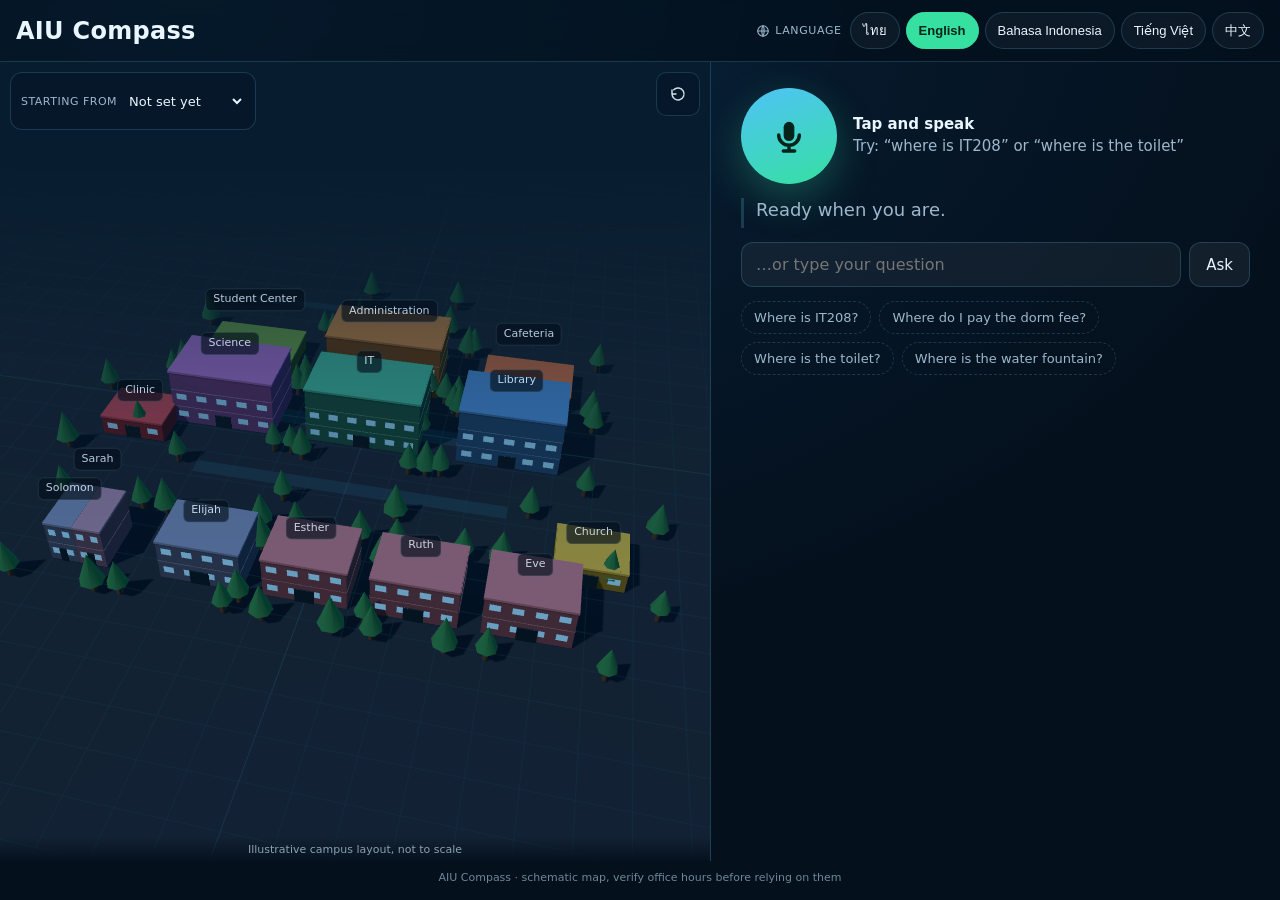
==== commit e0ff3307: "AIU Compass build 2026-11-27T00:46:06.508Z" ====
--- a/index.html
+++ b/index.html
@@ -35,12 +35,15 @@
         <path d="M3 12a9 9 0 1 0 2.6-6.4M3 12V6m0 6h6"/>
       </svg>
     </button>
-    <div class="routeNote" id="routeNote"></div>
     <div class="stageNote" id="stageNote"></div>
     <div class="offlineBar" id="offlineBar"></div>
   </section>
 
   <section id="panel">
+    <!-- The walking hint used to float over the map, where it covered the
+         dormitory blocks and their labels on a phone. It lives in the panel now:
+         it is text about the route, so it belongs beside the answer. -->
+    <div class="routeNote" id="routeNote"></div>
     <div class="micRow">
       <button class="mic" id="mic" aria-label="Tap to speak">
         <svg viewBox="0 0 24 24" width="40" height="40" aria-hidden="true" fill="none" stroke="#04231a" stroke-width="2.1" stroke-linecap="round">
--- a/styles.css
+++ b/styles.css
@@ -125,25 +125,20 @@
   text-align: center;
 }
 
-/* Walking hint, shown only once the visitor has said where they start. */
+/* Walking hint. It is a line of text about the route, so it sits in the panel in
+   normal flow: as a floating chip on the map it covered the dormitory blocks. */
 .routeNote {
-  position: absolute;
-  left: 10px;
-  bottom: 30px;
-  max-width: calc(100% - 20px);
-  padding: 6px 12px;
-  border-radius: 999px;
-  background: rgba(6, 40, 32, 0.92);
+  display: none;
+  padding: 8px 12px;
+  border-radius: 10px;
+  background: rgba(6, 40, 32, 0.9);
   border: 1px solid rgba(53, 224, 161, 0.55);
   color: #d8fff0;
-  font-size: 12px;
+  font-size: 13px;
   font-weight: 600;
-  opacity: 0;
-  transform: translateY(-4px);
-  transition: opacity 160ms ease, transform 160ms ease;
-  pointer-events: none;
-}
-.routeNote.show { opacity: 1; transform: none; }
+  line-height: 1.35;
+}
+.routeNote.show { display: block; }
 
 .origin {
   position: absolute;
@@ -258,6 +253,10 @@
   transition: color 120ms ease, border-color 120ms ease;
 }
 .mapPlate:focus-visible { outline: 2px solid var(--accent2); outline-offset: 2px; }
+/* Deliberately NOT enlarged to 44px on touch: fourteen plates share a 236px
+   map, so a 44px hit box per plate would overlap its neighbours and taps would
+   start answering the wrong building — the exact bug already fixed once. The
+   big 3D blocks remain the primary tap target; the plates name them. */
 .mapPlate.hot {
   color: #eafff6;
   border-color: rgba(53, 224, 161, 0.85);
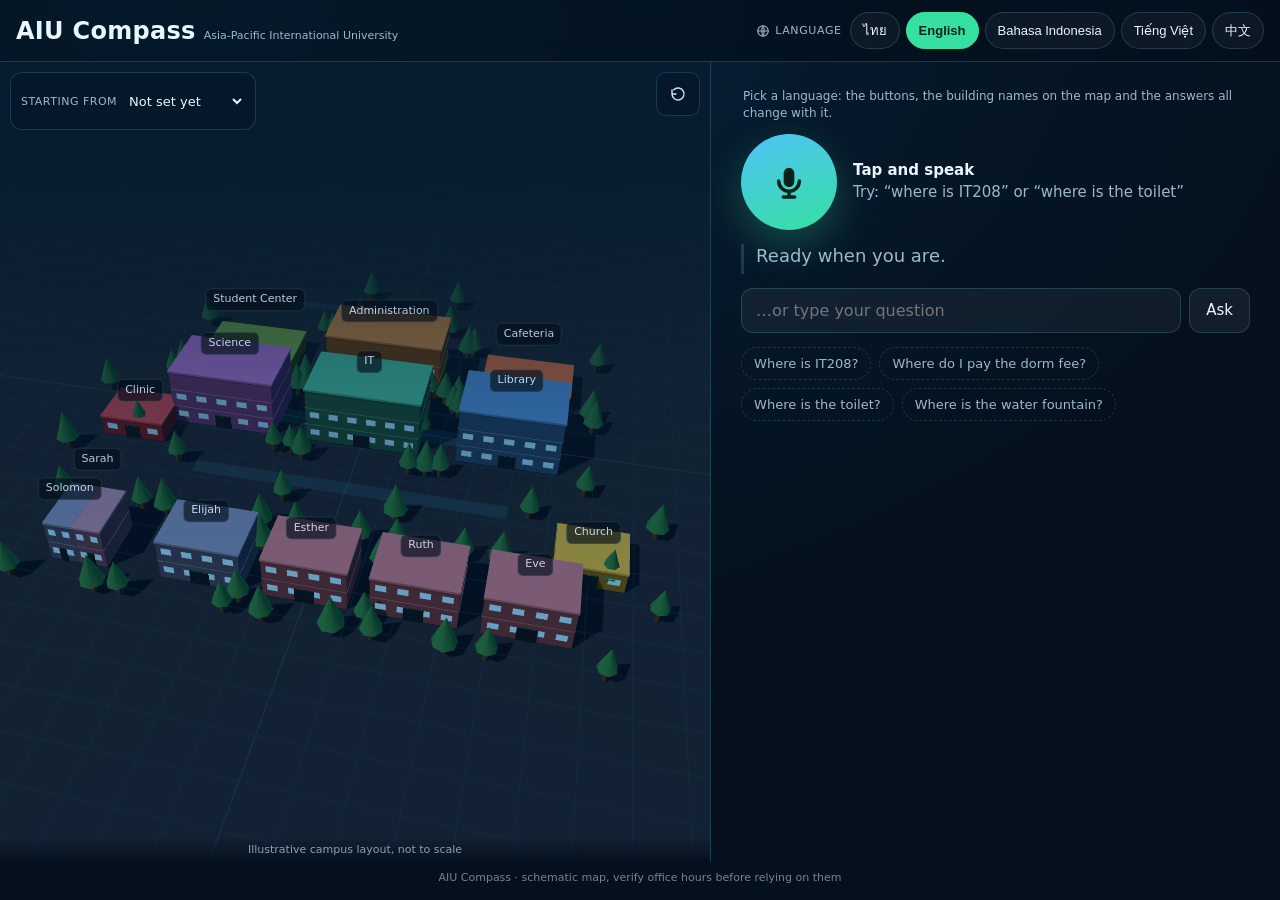
==== commit 8d69effa: "AIU Compass build 2026-11-27T00:56:21.949Z" ====
--- a/index.html
+++ b/index.html
@@ -11,7 +11,10 @@
 <body>
 
 <header>
-  <div class="brand"><h1>AIU Compass</h1></div>
+  <div class="brand">
+    <h1>AIU Compass</h1>
+    <span class="brandsub">Asia-Pacific International University</span>
+  </div>
   <div class="langbar">
     <span class="langlabel" id="langLabel">
       <svg viewBox="0 0 24 24" width="14" height="14" aria-hidden="true" fill="none" stroke="currentColor" stroke-width="1.9" stroke-linecap="round">
@@ -40,6 +43,9 @@
   </section>
 
   <section id="panel">
+    <!-- Shown until the visitor picks a language. The chips change the whole
+         page, and on a first visit nothing said so. -->
+    <p class="langhint" id="langHint"></p>
     <!-- The walking hint used to float over the map, where it covered the
          dormitory blocks and their labels on a phone. It lives in the panel now:
          it is text about the route, so it belongs beside the answer. -->
--- a/styles.css
+++ b/styles.css
@@ -40,8 +40,11 @@
   z-index: 20;
 }
 
-.brand { display: flex; align-items: baseline; gap: 10px; min-width: 0; }
+.brand { display: flex; align-items: baseline; gap: 8px; min-width: 0; flex-wrap: wrap; }
 .brand h1 { margin: 0; font-size: 20px; font-weight: 700; letter-spacing: 0.3px; white-space: nowrap; }
+/* The app never said which university it is until the footer. A visitor holding
+   it at the gate looks for the campus name at the top. */
+.brandsub { font-size: 11px; color: var(--muted); white-space: nowrap; }
 
 /* The language group is labelled, so the chips read as "choose a language",
    not as decoration. */
@@ -60,10 +63,13 @@
    chips used to look like decoration, so nothing promised they change the
    whole page. */
 .langhint {
-  font-size: 11px;
+  font-size: 12px;
+  line-height: 1.4;
   color: var(--muted);
-  opacity: 0.85;
-}
+  margin: 0 0 -2px;
+  padding: 0 2px;
+}
+.langhint[hidden] { display: none; }
 .chips { display: flex; gap: 6px; flex-wrap: wrap; }
 
 @media (max-width: 700px) {
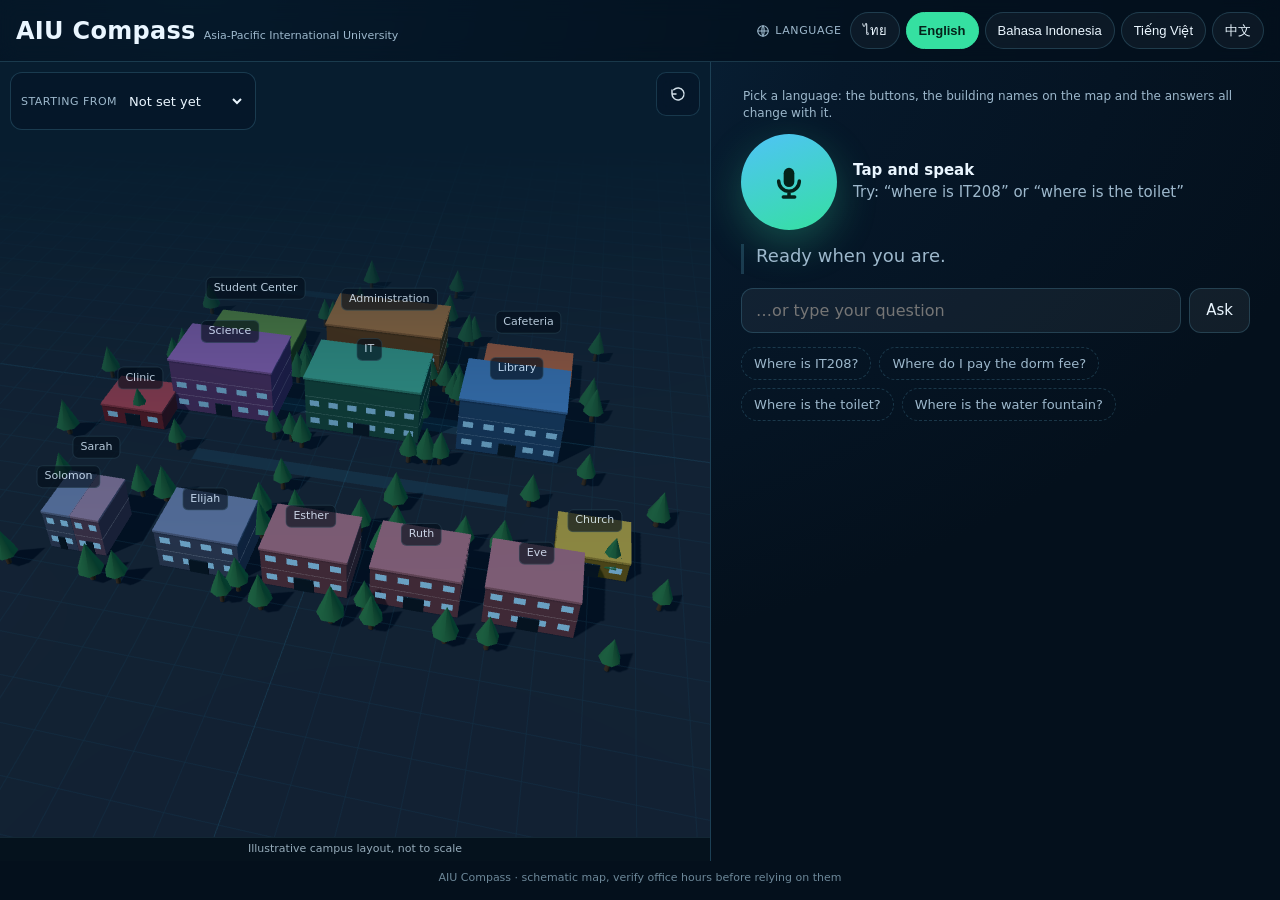
==== commit cd568e4c: "AIU Compass build 2026-11-27T01:00:30.165Z" ====
--- a/index.html
+++ b/index.html
@@ -38,8 +38,9 @@
         <path d="M3 12a9 9 0 1 0 2.6-6.4M3 12V6m0 6h6"/>
       </svg>
     </button>
+    <div class="offlineBar" id="offlineBar"></div>
+    <!-- Its own row under the canvas, so it can never sit on a building. -->
     <div class="stageNote" id="stageNote"></div>
-    <div class="offlineBar" id="offlineBar"></div>
   </section>
 
   <section id="panel">
--- a/styles.css
+++ b/styles.css
@@ -113,20 +113,29 @@
 body.has-answer main { grid-template-rows: 34vh 1fr; }
 
 /* ---------------------------------------------------------------- stage */
-#stage { position: relative; overflow: hidden; border-bottom: 1px solid var(--line); background: #071d2f; }
-#map { width: 100%; height: 100%; display: block; touch-action: none; }
-
-/* The "schematic" disclaimer used to be drawn inside the canvas, where it
-   collided with buttons. It lives in the page now, in its own bar. */
+/* The stage is a column: the map takes the space, the "not to scale" note gets
+   its own strip underneath. The note used to be an overlay on the map, so it
+   always landed on top of a building. */
+#stage {
+  position: relative;
+  overflow: hidden;
+  border-bottom: 1px solid var(--line);
+  background: #071d2f;
+  display: flex;
+  flex-direction: column;
+  min-height: 0;
+}
+#map { flex: 1; min-height: 0; width: 100%; display: block; touch-action: none; }
+
+/* Real layout row, not an overlay: nothing can end up underneath it. */
 .stageNote {
-  position: absolute;
-  left: 0;
-  right: 0;
-  bottom: 0;
-  padding: 5px 12px;
+  flex: none;
+  padding: 4px 12px 5px;
   font-size: 11px;
-  color: rgba(190, 214, 230, 0.72);
-  background: linear-gradient(to top, rgba(4, 16, 28, 0.9), rgba(4, 16, 28, 0));
+  line-height: 1.3;
+  color: rgba(190, 214, 230, 0.78);
+  background: #05121d;
+  border-top: 1px solid rgba(150, 220, 255, 0.1);
   pointer-events: none;
   text-align: center;
 }
